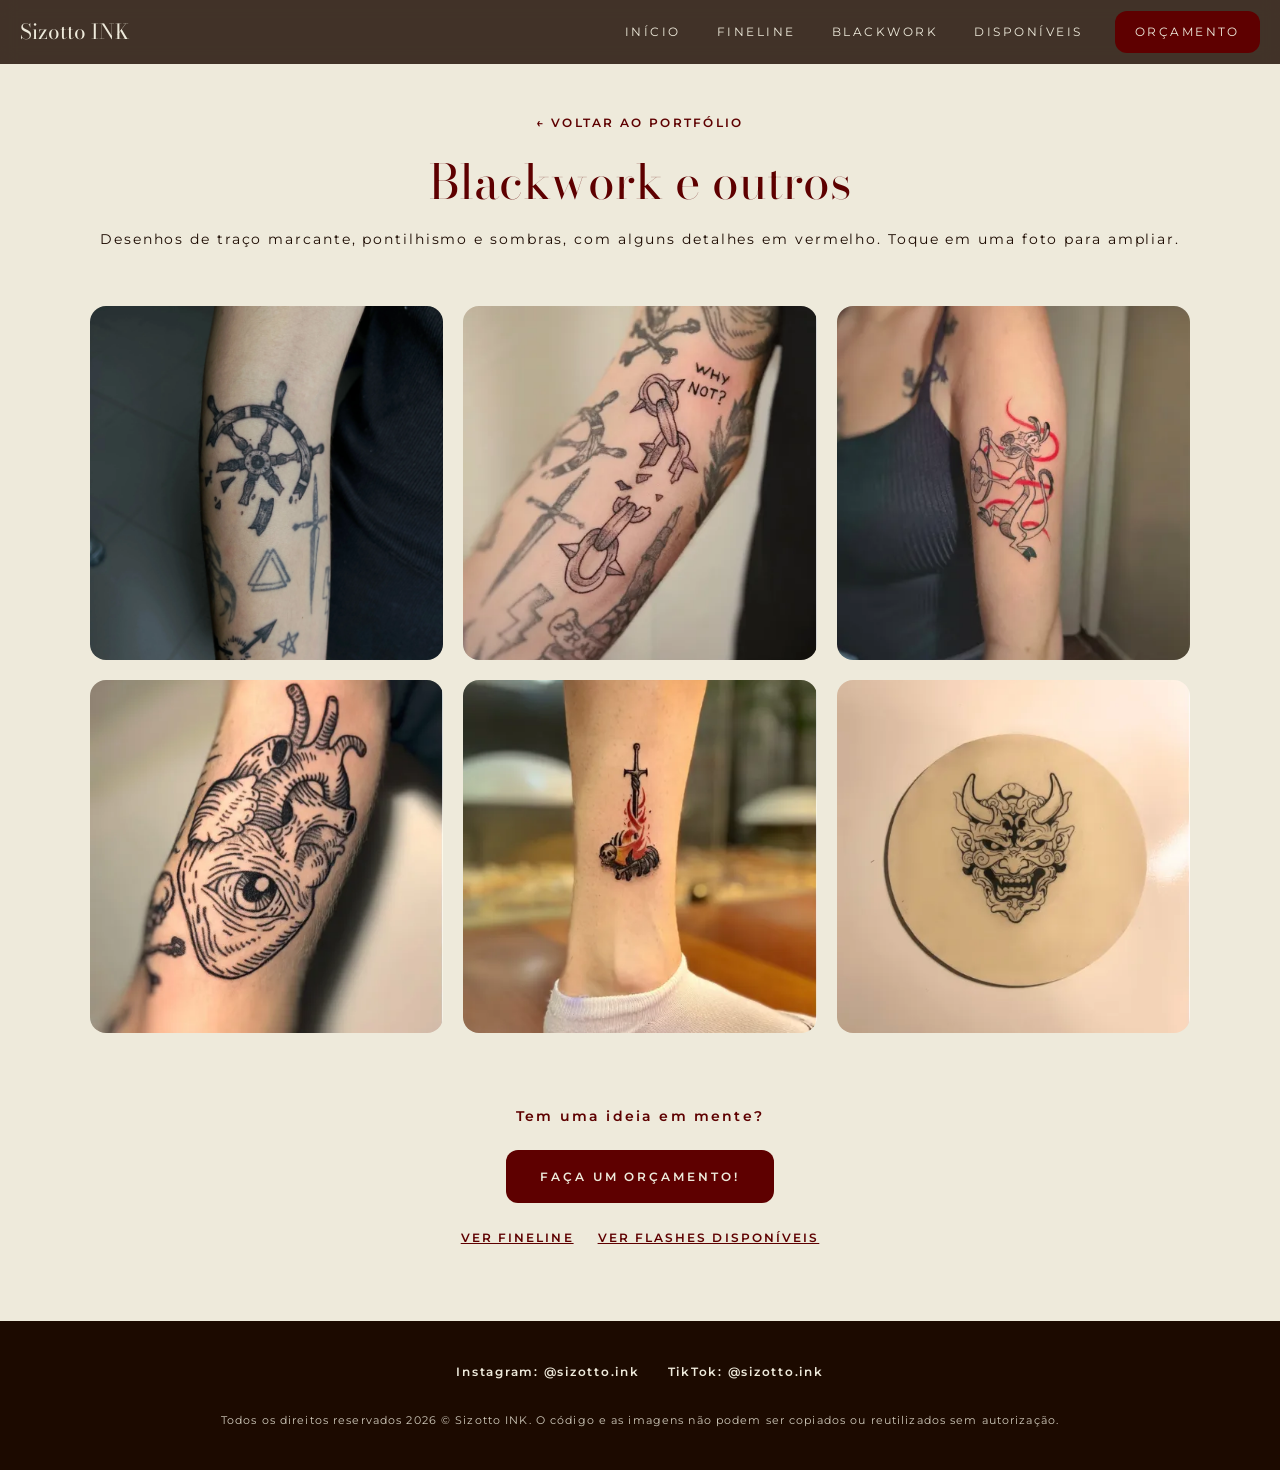
==== blackwork.html @ e51cc3d7 "Fase 2, galerias e catálogo (2 dias): /fineline, /blackwork, /disponiveis, com lightbox e botão "Que" ====
<!DOCTYPE html>
<html lang="pt-BR">
<head>
  <meta charset="utf-8">
  <meta name="viewport" content="width=device-width, initial-scale=1">
  <title>Tatuagem Blackwork em São Bernardo do Campo | Sizotto INK</title>
  <meta name="description" content="Portfólio de tatuagens blackwork e outros estilos da Sizotto INK: traço marcante, pontilhismo e detalhes em vermelho. Estúdio em São Bernardo do Campo.">
  <meta name="theme-color" content="#1C0A00">
  <link rel="canonical" href="https://sizottoink.vercel.app/blackwork.html">

  <meta property="og:type" content="website">
  <meta property="og:locale" content="pt_BR">
  <meta property="og:title" content="Tatuagem Blackwork | Sizotto INK">
  <meta property="og:description" content="Tatuagens blackwork e outros estilos em São Bernardo do Campo.">
  <meta property="og:image" content="https://sizottoink.vercel.app/img/blackwork-leme.webp">
  <meta property="og:url" content="https://sizottoink.vercel.app/blackwork.html">
  <meta name="twitter:card" content="summary_large_image">

  <link rel="preconnect" href="https://fonts.googleapis.com">
  <link rel="preconnect" href="https://fonts.gstatic.com" crossorigin>
  <link rel="stylesheet" href="https://fonts.googleapis.com/css2?family=Bodoni+Moda:opsz,wght@6..96,400;6..96,500&family=Montserrat:wght@400;500;600&display=swap">
  <link rel="stylesheet" href="css/variables.css">
  <link rel="stylesheet" href="css/base.css">
  <link rel="stylesheet" href="css/components.css">
  <link rel="stylesheet" href="css/gallery.css">
</head>
<body>
  <a class="skip" href="#conteudo">Ir para o conteúdo</a>

  <header class="nav" id="nav">
    <a class="nav__logo" href="index.html" aria-label="Sizotto INK, voltar para a página inicial">Sizotto INK</a>
    <button class="nav__toggle" aria-expanded="false" aria-controls="menu" aria-label="Abrir menu">
      <span></span><span></span><span></span>
    </button>
    <nav id="menu" class="nav__menu" aria-label="Principal">
      <a href="index.html">Início</a>
      <a href="fineline.html">Fineline</a>
      <a href="blackwork.html" aria-current="page">Blackwork</a>
      <a href="disponiveis.html">Disponíveis</a>
      <a class="nav__cta" href="orcamento.html">Orçamento</a>
    </nav>
  </header>

  <main class="page" id="conteudo">
    <div class="container">
      <section class="page-head">
        <a class="back" href="index.html#portfolio">← Voltar ao portfólio</a>
        <h1 class="section__title">Blackwork e outros</h1>
        <p class="text">Desenhos de traço marcante, pontilhismo e sombras, com alguns detalhes em vermelho. Toque em uma foto para ampliar.</p>
      </section>

      <ul class="gallery" data-gallery aria-label="Galeria de tatuagens blackwork e outros estilos">
        <li><button class="thumb" type="button" aria-label="Ampliar foto: leme de navio quebrado"><img src="img/blackwork-leme.webp" alt="Tatuagem blackwork de leme de navio quebrado no antebraço" width="800" height="800" loading="lazy"></button></li>
        <li><button class="thumb" type="button" aria-label="Ampliar foto: correntes quebradas e adaga"><img src="img/blackwork-correntes.webp" alt="Tatuagem blackwork de correntes quebradas, adaga e a frase Why not? no braço" width="800" height="800" loading="lazy"></button></li>
        <li><button class="thumb" type="button" aria-label="Ampliar foto: personagem com escudo e fitas vermelhas"><img src="img/blackwork-personagem-escudo.webp" alt="Tatuagem de personagem de desenho animado com escudo e fitas vermelhas no braço" width="800" height="800" loading="lazy"></button></li>
        <li><button class="thumb" type="button" aria-label="Ampliar foto: coração anatômico com olho"><img src="img/blackwork-coracao-olho.webp" alt="Tatuagem blackwork de coração anatômico com um olho no antebraço" width="800" height="800" loading="lazy"></button></li>
        <li><button class="thumb" type="button" aria-label="Ampliar foto: espada na fogueira"><img src="img/blackwork-espada-fogueira.webp" alt="Tatuagem de espada cravada em uma fogueira com chamas vermelhas na perna" width="800" height="800" loading="lazy"></button></li>
        <li><button class="thumb" type="button" aria-label="Ampliar foto: máscara oni"><img src="img/blackwork-oni.webp" alt="Tatuagem blackwork de máscara oni com chifres" width="800" height="800" loading="lazy"></button></li>
      </ul>

      <section class="page-cta">
        <p class="page-cta__text">Tem uma ideia em mente?</p>
        <a class="btn btn--wine" href="orcamento.html">Faça um orçamento!</a>
        <nav class="also" aria-label="Outras galerias">
          <a href="fineline.html">Ver fineline</a>
          <a href="disponiveis.html">Ver flashes disponíveis</a>
        </nav>
      </section>
    </div>
  </main>

  <footer class="section section--dark footer footer--simple">
    <div class="container">
      <ul class="footer__social">
        <li><a href="https://www.instagram.com/sizotto.ink" target="_blank" rel="noopener">Instagram: @sizotto.ink</a></li>
        <li><a href="https://www.tiktok.com/@sizotto.ink" target="_blank" rel="noopener">TikTok: @sizotto.ink</a></li>
      </ul>
      <p class="footer__copy">Todos os direitos reservados 2026 © Sizotto INK. O código e as imagens não podem ser copiados ou reutilizados sem autorização.</p>
    </div>
  </footer>

  <div class="lightbox" id="lightbox" role="dialog" aria-modal="true" aria-label="Foto ampliada" aria-hidden="true">
    <button class="lightbox__btn lightbox__close" type="button" aria-label="Fechar">×</button>
    <button class="lightbox__btn lightbox__prev" type="button" aria-label="Foto anterior">‹</button>
    <img class="lightbox__img" alt="">
    <p class="lightbox__cap"></p>
    <p class="lightbox__count"></p>
    <button class="lightbox__btn lightbox__next" type="button" aria-label="Próxima foto">›</button>
  </div>

  <script src="js/main.js" defer></script>
  <script src="js/gallery.js" defer></script>
</body>
</html>
---- css/variables.css ----
:root {
  --marrom: #1C0A00;
  --creme: #EEEADB;
  --vinho: #5E0000;
  --branco: #FFFFFF;

  --font-title: "Bodoni Moda", "Playfair Display", Georgia, serif;
  --font-text: "Montserrat", system-ui, -apple-system, "Segoe UI", sans-serif;

  --radius: 16px;
  --radius-btn: 12px;
  --space-section: clamp(56px, 9vw, 110px);
  --nav-h: 64px;
}
---- css/base.css ----
*, *::before, *::after { box-sizing: border-box; }

html { scroll-behavior: smooth; scroll-padding-top: var(--nav-h); }

body {
  margin: 0;
  background: var(--marrom);
  color: var(--creme);
  font-family: var(--font-text);
  line-height: 1.7;
  -webkit-font-smoothing: antialiased;
}

img { display: block; max-width: 100%; height: auto; }
a { color: inherit; }
ul { list-style: none; margin: 0; padding: 0; }
h1, h2, p { margin: 0; }

:focus-visible { outline: 3px solid var(--creme); outline-offset: 3px; }

.skip {
  position: absolute; left: 8px; top: -60px; z-index: 100;
  background: var(--creme); color: var(--marrom);
  padding: 10px 16px; border-radius: 8px; text-decoration: none;
}
.skip:focus { top: 8px; }

.container { width: min(1100px, 100% - 40px); margin-inline: auto; }
.container--text { max-width: 640px; text-align: center; }

.section { padding-block: var(--space-section); }
.section--dark { background: var(--marrom); color: var(--creme); }
.section--light { background: var(--creme); color: var(--vinho); }

.section__title {
  font-family: var(--font-title);
  font-weight: 400;
  font-size: clamp(2rem, 6vw, 3rem);
  line-height: 1.15;
  text-align: center;
  margin-bottom: 28px;
}

.text {
  font-size: clamp(.72rem, 2.6vw, .85rem);
  letter-spacing: .14em;
  line-height: 1.9;
  margin-bottom: 1.6em;
}

/* Animação discreta */
.reveal { opacity: 0; transform: translateY(18px); transition: opacity .7s ease, transform .7s ease; }
.reveal.is-visible { opacity: 1; transform: none; }

@media (prefers-reduced-motion: reduce) {
  html { scroll-behavior: auto; }
  .reveal { opacity: 1; transform: none; transition: none; }
  * { animation: none !important; }
}
---- css/components.css ----
/* ---------- Botões ---------- */
.btn {
  display: inline-block;
  padding: 16px 34px;
  border-radius: var(--radius-btn);
  font-family: var(--font-text);
  font-weight: 600;
  font-size: .78rem;
  letter-spacing: .24em;
  text-transform: uppercase;
  text-decoration: none;
  transition: transform .2s ease, filter .2s ease;
}
.btn:hover { transform: translateY(-2px); filter: brightness(1.08); }
.btn--light { background: var(--branco); color: var(--vinho); }
.btn--wine { background: var(--vinho); color: var(--creme); }

/* ---------- Navegação ---------- */
.nav {
  position: fixed; inset: 0 0 auto 0; z-index: 50;
  height: var(--nav-h);
  display: flex; align-items: center; justify-content: space-between;
  padding-inline: 20px;
  background: rgba(28, 10, 0, .82);
  backdrop-filter: blur(8px);
}
.nav__logo {
  font-family: var(--font-title); font-size: 1.3rem;
  text-decoration: none; color: var(--creme);
}
.nav__toggle {
  display: grid; gap: 5px; padding: 10px;
  background: none; border: 0; cursor: pointer;
}
.nav__toggle span { width: 24px; height: 2px; background: var(--creme); transition: transform .25s, opacity .25s; }
.nav__toggle[aria-expanded="true"] span:nth-child(1) { transform: translateY(7px) rotate(45deg); }
.nav__toggle[aria-expanded="true"] span:nth-child(2) { opacity: 0; }
.nav__toggle[aria-expanded="true"] span:nth-child(3) { transform: translateY(-7px) rotate(-45deg); }

.nav__menu {
  position: absolute; top: var(--nav-h); left: 0; right: 0;
  display: none; flex-direction: column; gap: 4px;
  padding: 12px 20px 24px;
  background: var(--marrom);
}
.nav__menu.is-open { display: flex; }
.nav__menu a {
  padding: 12px 4px;
  font-size: .78rem; letter-spacing: .2em; text-transform: uppercase; text-decoration: none;
}
.nav__cta { color: var(--creme); }

/* ---------- Hero ---------- */
.hero {
  position: relative;
  min-height: 100svh;
  display: grid; place-items: center;
  overflow: hidden;
  background: var(--marrom);
}
.hero__img { position: absolute; inset: 0; width: 100%; height: 100%; object-fit: cover; }
.hero__overlay { position: absolute; inset: 0; background: linear-gradient(rgba(28,10,0,.35), rgba(28,10,0,.55)); }
.hero__content { position: relative; z-index: 1; text-align: center; padding: 100px 20px 120px; }
.hero__title {
  font-family: var(--font-title); font-weight: 400;
  font-size: clamp(4rem, 19vw, 10rem);
  letter-spacing: .04em; line-height: 1;
  color: var(--creme);
  text-shadow: 0 6px 24px rgba(0,0,0,.45);
}
.hero__sub {
  margin: 18px 0 34px;
  font-weight: 600; font-size: clamp(.85rem, 3.4vw, 1.2rem);
  letter-spacing: .24em; text-transform: uppercase;
  text-shadow: 0 2px 10px rgba(0,0,0,.6);
}
.hero__edge { position: absolute; left: 0; bottom: -1px; width: 100%; height: 48px; fill: var(--marrom); }

/* ---------- Estúdio ---------- */
.studio { position: relative; padding-block: var(--space-section); overflow: hidden; }
.studio__img { position: absolute; inset: 0; width: 100%; height: 100%; object-fit: cover; }
.studio__overlay { position: absolute; inset: 0; background: rgba(28,10,0,.72); }
.studio__content { position: relative; z-index: 1; }

/* ---------- Portfólio ---------- */
.cards { display: grid; grid-template-columns: 1fr; gap: 20px; }
.card {
  position: relative; display: block;
  aspect-ratio: 3 / 4; overflow: hidden;
  border-radius: var(--radius);
  background: #2a1608;
  text-decoration: none;
}
.card img { width: 100%; height: 100%; object-fit: cover; transition: transform .5s ease; }
.card::after { content: ""; position: absolute; inset: 0; background: rgba(28,10,0,.28); }
.card:hover img { transform: scale(1.05); }
.card__label {
  position: absolute; inset: 0; z-index: 1;
  display: grid; place-items: center; padding: 16px;
  text-align: center;
  font-family: var(--font-text); font-weight: 600;
  font-size: clamp(1.4rem, 6vw, 1.8rem); color: var(--branco);
  text-shadow: 0 2px 12px rgba(0,0,0,.7);
}

/* ---------- Promoção ---------- */
.promo { text-align: center; }
.promo__title {
  font-family: var(--font-title); font-weight: 400;
  font-size: clamp(2.6rem, 11vw, 4.2rem); line-height: 1.05;
  text-transform: uppercase; color: var(--vinho);
}
.promo__line { width: min(320px, 80%); border: 0; border-top: 3px solid var(--vinho); margin: 28px auto; }
.promo__text {
  font-weight: 600; font-size: .85rem; letter-spacing: .16em;
  margin-bottom: 30px;
}

/* ---------- Contato ---------- */
.footer { padding-block: 40px; }
.contact {
  display: grid; gap: 28px; align-items: center;
  border: 1px solid rgba(238,234,219,.7);
  border-radius: var(--radius);
  padding: 36px 24px;
}
.contact__title {
  font-family: var(--font-title); font-weight: 400;
  font-size: clamp(2.4rem, 9vw, 3.6rem); letter-spacing: .14em; text-transform: uppercase;
}
.contact__note { font-weight: 600; font-size: .78rem; letter-spacing: .14em; margin-top: 8px; }
.contact__links { display: grid; gap: 20px; }
.contact__links a {
  display: flex; align-items: center; gap: 14px;
  font-weight: 600; font-size: .82rem; letter-spacing: .14em; text-decoration: none;
}
.contact__links a:hover { text-decoration: underline; }

.footer__copy {
  margin-top: 28px; text-align: center;
  font-size: .7rem; letter-spacing: .1em; line-height: 1.8; opacity: .85;
}
.footer--simple .footer__social {
  display: flex; flex-wrap: wrap; justify-content: center; gap: 12px 28px;
  font-weight: 600; font-size: .78rem; letter-spacing: .14em;
}
.footer--simple .footer__social a { text-decoration: none; }
.footer--simple .footer__social a:hover { text-decoration: underline; }

/* ---------- Botão flutuante (mobile) ---------- */
.fab {
  position: fixed; right: 16px; bottom: 16px; z-index: 40;
  background: var(--vinho); color: var(--creme);
  padding: 14px 22px; border-radius: 999px;
  font-weight: 600; font-size: .72rem; letter-spacing: .2em; text-transform: uppercase; text-decoration: none;
  box-shadow: 0 6px 20px rgba(0,0,0,.4);
  opacity: 0; pointer-events: none; transition: opacity .3s;
}
.fab.is-visible { opacity: 1; pointer-events: auto; }

/* ---------- Desktop ---------- */
@media (min-width: 768px) {
  .nav__toggle { display: none; }
  .nav__menu {
    position: static; display: flex; flex-direction: row; align-items: center; gap: 28px;
    padding: 0; background: none;
  }
  .nav__cta { background: var(--vinho); padding: 10px 20px !important; border-radius: var(--radius-btn); }
  .cards { grid-template-columns: repeat(3, 1fr); gap: 24px; }
  .contact { grid-template-columns: 1fr 1fr; padding: 48px; }
  .contact__left { border-right: 1px solid rgba(238,234,219,.7); padding-right: 24px; text-align: center; }
  .contact__links { padding-left: 24px; }
  .fab { display: none; }
}
---- css/gallery.css ----
[hidden] { display: none !important; }

/* ---------- Página de galeria ---------- */
.page { background: var(--creme); color: var(--vinho); }

.page-head { padding: calc(var(--nav-h) + 44px) 0 12px; text-align: center; }
.page-head .section__title { color: var(--vinho); margin-bottom: 18px; }
.page-head .text { color: var(--marrom); margin-inline: auto; }
.back {
  display: inline-block; margin-bottom: 20px;
  font-weight: 600; font-size: .72rem; letter-spacing: .2em; text-transform: uppercase;
  color: var(--vinho); text-decoration: none;
}
.back:hover { text-decoration: underline; }

/* ---------- Grade ---------- */
.gallery {
  display: grid; grid-template-columns: repeat(2, 1fr); gap: 12px;
  padding-block: 20px 36px;
}
.thumb {
  display: block; width: 100%; padding: 0; border: 0;
  aspect-ratio: 1 / 1; overflow: hidden;
  border-radius: var(--radius); background: #d9d3c0;
  cursor: zoom-in;
}
.thumb img { width: 100%; height: 100%; object-fit: cover; transition: transform .5s ease; }
.thumb:hover img { transform: scale(1.05); }

.gallery--flash .thumb { aspect-ratio: 9 / 16; background: #e3d9ca; }
.flash { display: flex; flex-direction: column; gap: 10px; }
.flash__cta {
  display: block; text-align: center;
  padding: 12px 8px; border-radius: var(--radius-btn);
  background: var(--vinho); color: var(--creme);
  font-weight: 600; font-size: .64rem; letter-spacing: .14em; text-transform: uppercase;
  text-decoration: none;
  transition: filter .2s;
}
.flash__cta:hover { filter: brightness(1.15); }

/* ---------- Chamada final ---------- */
.page-cta { text-align: center; padding-block: 36px 72px; }
.page-cta__text {
  font-weight: 600; font-size: .85rem; letter-spacing: .16em; color: var(--vinho);
  margin-bottom: 22px;
}
.also { display: flex; flex-wrap: wrap; justify-content: center; gap: 12px 24px; margin-top: 26px; }
.also a {
  font-weight: 600; font-size: .72rem; letter-spacing: .18em; text-transform: uppercase;
  color: var(--vinho);
}

/* ---------- Lightbox ---------- */
body.no-scroll { overflow: hidden; }
.lightbox {
  position: fixed; inset: 0; z-index: 100;
  display: none; flex-direction: column; align-items: center; justify-content: center;
  gap: 14px; padding: 64px 16px 24px;
  background: rgba(15, 5, 0, .95);
}
.lightbox.is-open { display: flex; }
.lightbox__img {
  max-width: 100%; max-height: calc(100svh - 190px);
  object-fit: contain; border-radius: 8px;
  touch-action: pan-y; user-select: none; -webkit-user-drag: none;
}
.lightbox__cap { max-width: 560px; text-align: center; font-size: .78rem; letter-spacing: .08em; line-height: 1.6; color: var(--creme); }
.lightbox__count { font-size: .7rem; letter-spacing: .2em; color: var(--creme); opacity: .75; }
.lightbox__cta { padding: 12px 26px; font-size: .7rem; }

.lightbox__btn {
  position: absolute; display: grid; place-items: center;
  width: 48px; height: 48px; padding: 0;
  background: rgba(238, 234, 219, .12); color: var(--creme);
  border: 0; border-radius: 50%; cursor: pointer;
  font-size: 1.6rem; line-height: 1;
  transition: background .2s;
}
.lightbox__btn:hover { background: rgba(238, 234, 219, .28); }
.lightbox__close { top: 12px; right: 12px; }
.lightbox__prev, .lightbox__next { top: 50%; transform: translateY(-50%); }
.lightbox__prev { left: 8px; }
.lightbox__next { right: 8px; }

@media (min-width: 768px) {
  .gallery { grid-template-columns: repeat(3, 1fr); gap: 20px; }
  .gallery--flash { grid-template-columns: repeat(4, 1fr); }
  .flash__cta { font-size: .68rem; letter-spacing: .18em; }
  .lightbox__prev { left: 24px; }
  .lightbox__next { right: 24px; }
}
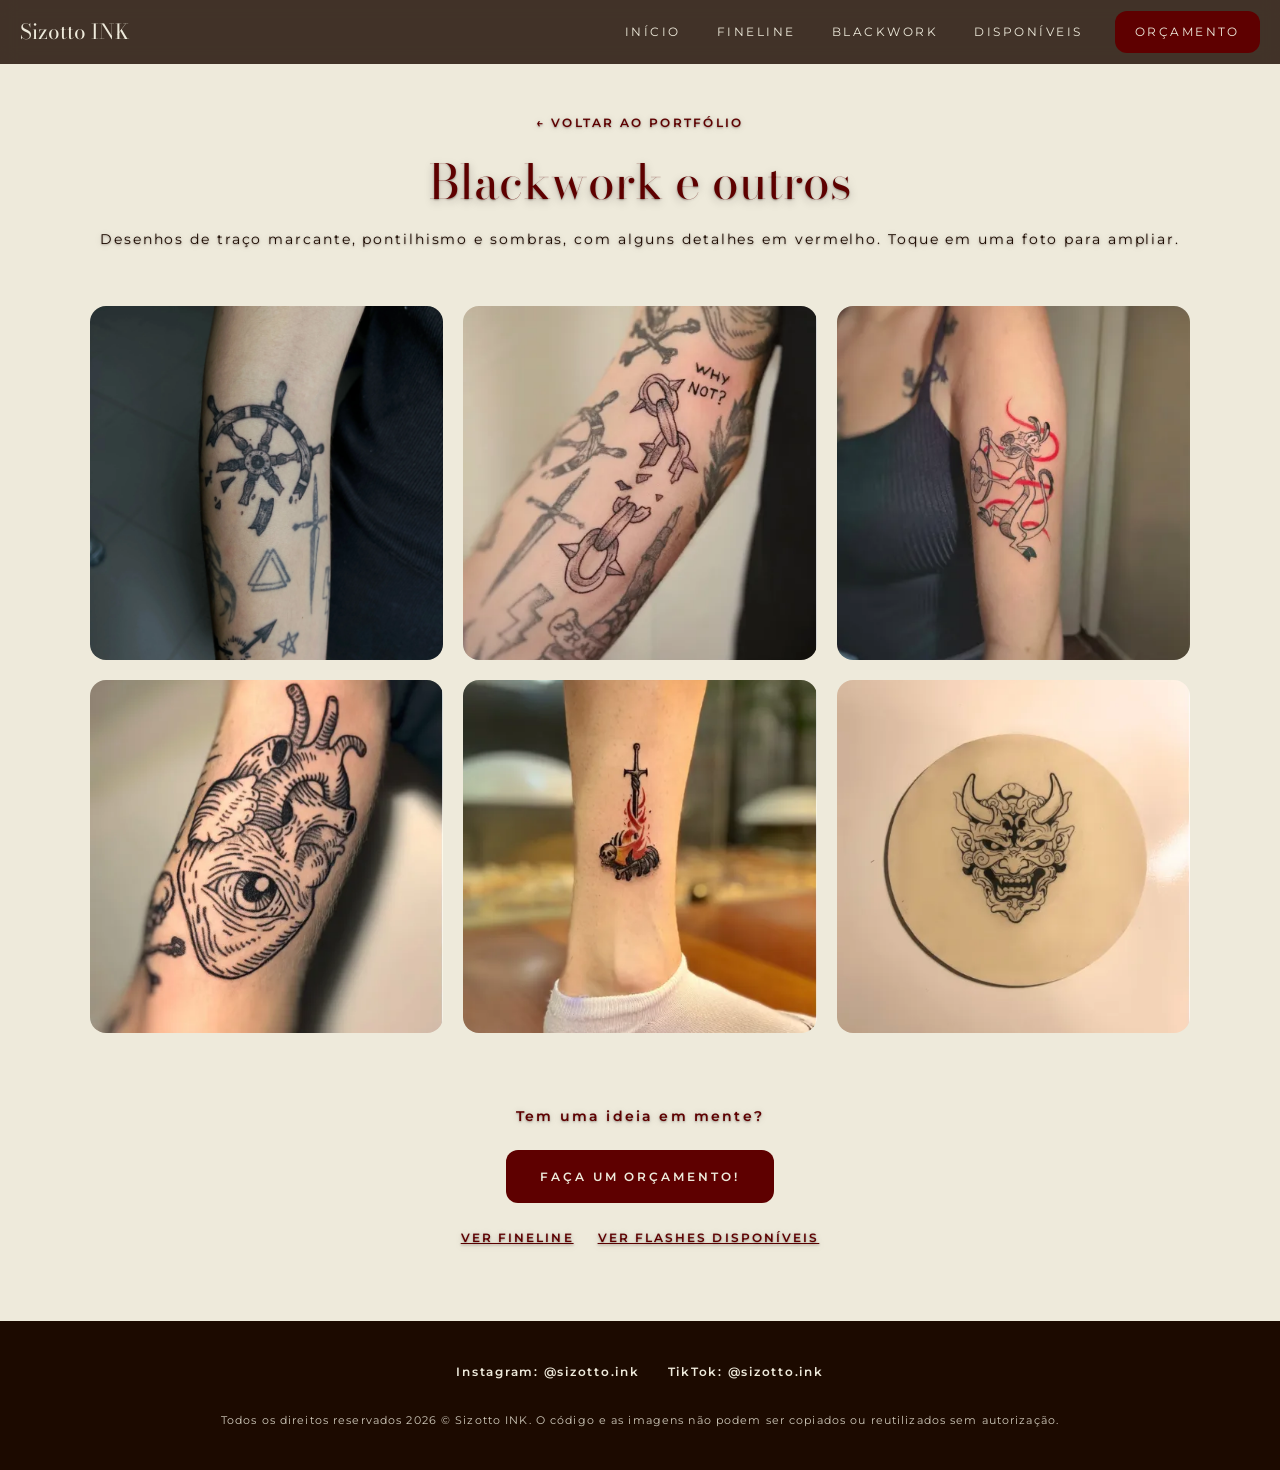
==== commit cfb129c4: "Atualizações parte 4 SEO" ====
--- a/blackwork.html
+++ b/blackwork.html
@@ -6,23 +6,47 @@
   <title>Tatuagem Blackwork em São Bernardo do Campo | Sizotto INK</title>
   <meta name="description" content="Portfólio de tatuagens blackwork e outros estilos da Sizotto INK: traço marcante, pontilhismo e detalhes em vermelho. Estúdio em São Bernardo do Campo.">
   <meta name="theme-color" content="#1C0A00">
+  <link rel="icon" href="/favicon.svg" type="image/svg+xml">
   <link rel="canonical" href="https://sizottoink.vercel.app/blackwork.html">
 
   <meta property="og:type" content="website">
   <meta property="og:locale" content="pt_BR">
   <meta property="og:title" content="Tatuagem Blackwork | Sizotto INK">
   <meta property="og:description" content="Tatuagens blackwork e outros estilos em São Bernardo do Campo.">
-  <meta property="og:image" content="https://sizottoink.vercel.app/img/blackwork-leme.webp">
+  <meta property="og:image" content="https://sizottoink.vercel.app/img/og-capa.jpg">
+  <meta property="og:image:width" content="1200">
+  <meta property="og:image:height" content="630">
+  <meta property="og:image:alt" content="Sizotto INK, estúdio de tatuagem fineline e blackwork em São Bernardo do Campo">
   <meta property="og:url" content="https://sizottoink.vercel.app/blackwork.html">
   <meta name="twitter:card" content="summary_large_image">
 
   <link rel="preconnect" href="https://fonts.googleapis.com">
   <link rel="preconnect" href="https://fonts.gstatic.com" crossorigin>
-  <link rel="stylesheet" href="https://fonts.googleapis.com/css2?family=Bodoni+Moda:opsz,wght@6..96,400;6..96,500&family=Montserrat:wght@400;500;600&display=swap">
+  <link rel="stylesheet" href="https://fonts.googleapis.com/css2?family=Bodoni+Moda:opsz,wght@6..96,400&family=Montserrat:wght@400;500;600&display=swap">
   <link rel="stylesheet" href="css/variables.css">
   <link rel="stylesheet" href="css/base.css">
   <link rel="stylesheet" href="css/components.css">
   <link rel="stylesheet" href="css/gallery.css">
+  <script type="application/ld+json">
+  {
+    "@context": "https://schema.org",
+    "@type": "BreadcrumbList",
+    "itemListElement": [
+      {
+        "@type": "ListItem",
+        "position": 1,
+        "name": "Início",
+        "item": "https://sizottoink.vercel.app/"
+      },
+      {
+        "@type": "ListItem",
+        "position": 2,
+        "name": "Blackwork e outros",
+        "item": "https://sizottoink.vercel.app/blackwork.html"
+      }
+    ]
+  }
+  </script>
 </head>
 <body>
   <a class="skip" href="#conteudo">Ir para o conteúdo</a>
@@ -91,4 +115,4 @@
   <script src="js/main.js" defer></script>
   <script src="js/gallery.js" defer></script>
 </body>
-</html>
+</html>
--- a/css/components.css
+++ b/css/components.css
@@ -66,21 +66,48 @@
   font-size: clamp(4rem, 19vw, 10rem);
   letter-spacing: .04em; line-height: 1;
   color: var(--creme);
-  text-shadow: 0 6px 24px rgba(0,0,0,.45);
+  text-shadow: 0 2px 4px rgba(0,0,0,.55), 0 6px 24px rgba(0,0,0,.5);
 }
 .hero__sub {
   margin: 18px 0 34px;
   font-weight: 600; font-size: clamp(.85rem, 3.4vw, 1.2rem);
   letter-spacing: .24em; text-transform: uppercase;
-  text-shadow: 0 2px 10px rgba(0,0,0,.6);
+  text-shadow: 0 1px 3px rgba(0,0,0,.7), 0 2px 12px rgba(0,0,0,.6);
 }
 .hero__edge { position: absolute; left: 0; bottom: -1px; width: 100%; height: 48px; fill: var(--marrom); }
 
 /* ---------- Estúdio ---------- */
 .studio { position: relative; padding-block: var(--space-section); overflow: hidden; }
 .studio__img { position: absolute; inset: 0; width: 100%; height: 100%; object-fit: cover; }
-.studio__overlay { position: absolute; inset: 0; background: rgba(28,10,0,.72); }
+.studio__overlay { position: absolute; inset: 0; background: rgba(28,10,0,.78); }
 .studio__content { position: relative; z-index: 1; }
+
+/* Sombra leve nos títulos sobre fundo escuro ou foto, para melhorar a leitura */
+.section--dark .section__title,
+.studio .section__title,
+.contact__title {
+  text-shadow: 0 1px 3px rgba(0,0,0,.55), 0 3px 14px rgba(0,0,0,.4);
+}
+.studio .text {
+  text-shadow: 0 1px 3px rgba(0,0,0,.8), 0 1px 10px rgba(0,0,0,.6);
+}
+
+/* Sombra leve nos textos sobre fundo creme (promoção, galerias, orçamento) */
+.promo__title,
+.page-head .section__title,
+.agenda__title {
+  text-shadow: 0 1px 2px rgba(28,10,0,.4), 0 3px 10px rgba(28,10,0,.25);
+}
+.promo__text,
+.page-head .text,
+.page-cta__text,
+.agenda-section .text,
+.back,
+.also a,
+.field label,
+.resumo__title {
+  text-shadow: 0 1px 2px rgba(28,10,0,.32), 0 1px 7px rgba(28,10,0,.18);
+}
 
 /* ---------- Portfólio ---------- */
 .cards { display: grid; grid-template-columns: 1fr; gap: 20px; }
